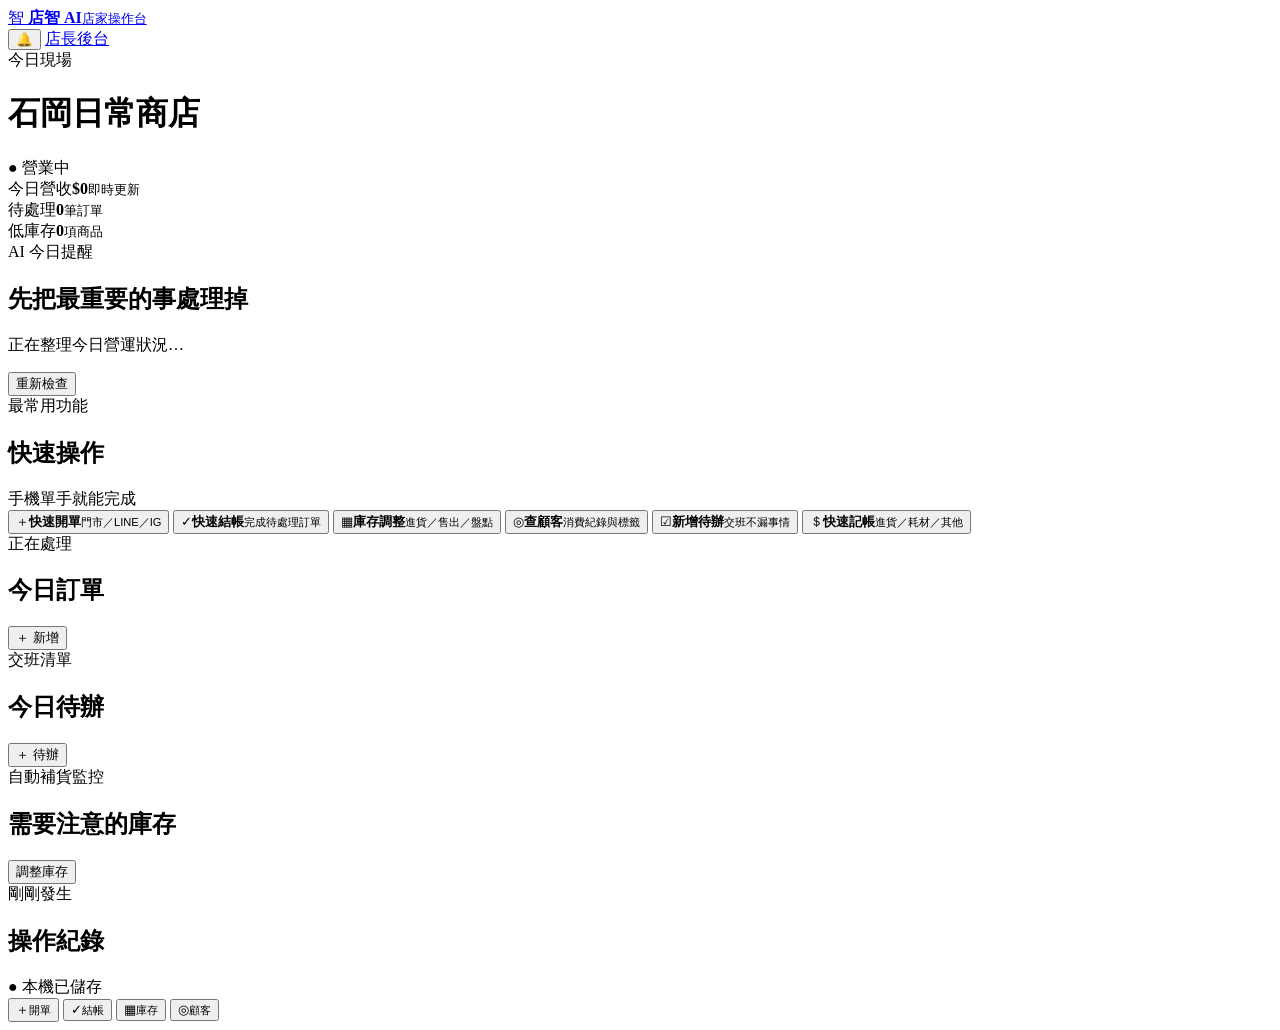
==== shop.html @ 02dc8474 "Add merchant daily operations page" ====
<!doctype html>
<html lang="zh-Hant">
<head>
  <meta charset="utf-8" />
  <meta name="viewport" content="width=device-width,initial-scale=1,viewport-fit=cover" />
  <meta name="theme-color" content="#0d6f5c" />
  <meta name="description" content="店智 AI 店家操作台：快速開單、結帳、庫存調整、顧客查詢與今日待辦。" />
  <link rel="manifest" href="./manifest.webmanifest" />
  <link rel="icon" href="./icon.svg" type="image/svg+xml" />
  <title>店家操作台｜店智 AI</title>
  <link rel="stylesheet" href="./shop.css" />
</head>
<body>
  <div class="merchant-shell">
    <header class="merchant-header">
      <div class="brand-row">
        <a class="brand" href="./index.html" aria-label="回到店長後台">
          <span class="brand-mark">智</span>
          <span><strong>店智 AI</strong><small>店家操作台</small></span>
        </a>
        <div class="header-actions">
          <button id="notifyBtn" class="icon-button" title="開啟提醒">🔔</button>
          <a class="manager-link" href="./index.html">店長後台</a>
        </div>
      </div>
      <div class="shop-status-row">
        <div>
          <div class="eyebrow">今日現場</div>
          <h1 id="shopName">石岡日常商店</h1>
        </div>
        <span class="open-pill">● 營業中</span>
      </div>
    </header>

    <main>
      <section class="today-strip" aria-label="今日營運摘要">
        <article><span>今日營收</span><strong id="todayRevenue">$0</strong><small>即時更新</small></article>
        <article><span>待處理</span><strong id="pendingCount">0</strong><small>筆訂單</small></article>
        <article><span>低庫存</span><strong id="lowStockCount">0</strong><small>項商品</small></article>
      </section>

      <section class="focus-card" id="focusCard">
        <div>
          <div class="eyebrow">AI 今日提醒</div>
          <h2>先把最重要的事處理掉</h2>
          <p id="focusText">正在整理今日營運狀況…</p>
        </div>
        <button id="runCheckBtn" class="soft-button">重新檢查</button>
      </section>

      <section class="section-block">
        <div class="section-title">
          <div><div class="eyebrow">最常用功能</div><h2>快速操作</h2></div>
          <span class="hint">手機單手就能完成</span>
        </div>
        <div class="action-grid">
          <button class="action-card primary" data-action="new-order">
            <span class="action-icon">＋</span><strong>快速開單</strong><small>門市／LINE／IG</small>
          </button>
          <button class="action-card" data-action="checkout">
            <span class="action-icon">✓</span><strong>快速結帳</strong><small>完成待處理訂單</small>
          </button>
          <button class="action-card" data-action="inventory">
            <span class="action-icon">▦</span><strong>庫存調整</strong><small>進貨／售出／盤點</small>
          </button>
          <button class="action-card" data-action="customer">
            <span class="action-icon">◎</span><strong>查顧客</strong><small>消費紀錄與標籤</small>
          </button>
          <button class="action-card" data-action="task">
            <span class="action-icon">☑</span><strong>新增待辦</strong><small>交班不漏事情</small>
          </button>
          <button class="action-card" data-action="expense">
            <span class="action-icon">＄</span><strong>快速記帳</strong><small>進貨／耗材／其他</small>
          </button>
        </div>
      </section>

      <section class="two-column">
        <div class="panel">
          <div class="panel-head">
            <div><div class="eyebrow">正在處理</div><h2>今日訂單</h2></div>
            <button class="text-button" data-action="new-order">＋ 新增</button>
          </div>
          <div id="orderList" class="stack-list"></div>
        </div>

        <div class="panel">
          <div class="panel-head">
            <div><div class="eyebrow">交班清單</div><h2>今日待辦</h2></div>
            <button class="text-button" data-action="task">＋ 待辦</button>
          </div>
          <div id="taskList" class="stack-list"></div>
        </div>
      </section>

      <section class="panel inventory-watch">
        <div class="panel-head">
          <div><div class="eyebrow">自動補貨監控</div><h2>需要注意的庫存</h2></div>
          <button class="text-button" data-action="inventory">調整庫存</button>
        </div>
        <div id="stockList" class="stock-list"></div>
      </section>

      <section class="panel recent-panel">
        <div class="panel-head">
          <div><div class="eyebrow">剛剛發生</div><h2>操作紀錄</h2></div>
          <span id="saveState" class="save-state">● 本機已儲存</span>
        </div>
        <div id="activityList" class="activity-list"></div>
      </section>
    </main>
  </div>

  <dialog id="modal" class="modal">
    <form method="dialog" id="modalForm" class="modal-card">
      <div class="modal-head">
        <div><div class="eyebrow" id="modalEyebrow">快速操作</div><h2 id="modalTitle">新增</h2></div>
        <button class="close-button" value="cancel" aria-label="關閉">✕</button>
      </div>
      <div id="modalBody"></div>
    </form>
  </dialog>

  <nav class="bottom-dock" aria-label="店家快捷功能">
    <button data-action="new-order"><span>＋</span><small>開單</small></button>
    <button data-action="checkout"><span>✓</span><small>結帳</small></button>
    <button data-action="inventory"><span>▦</span><small>庫存</small></button>
    <button data-action="customer"><span>◎</span><small>顧客</small></button>
  </nav>

  <div id="toast" class="toast" role="status"></div>
  <script type="module" src="./shop.js"></script>
</body>
</html>
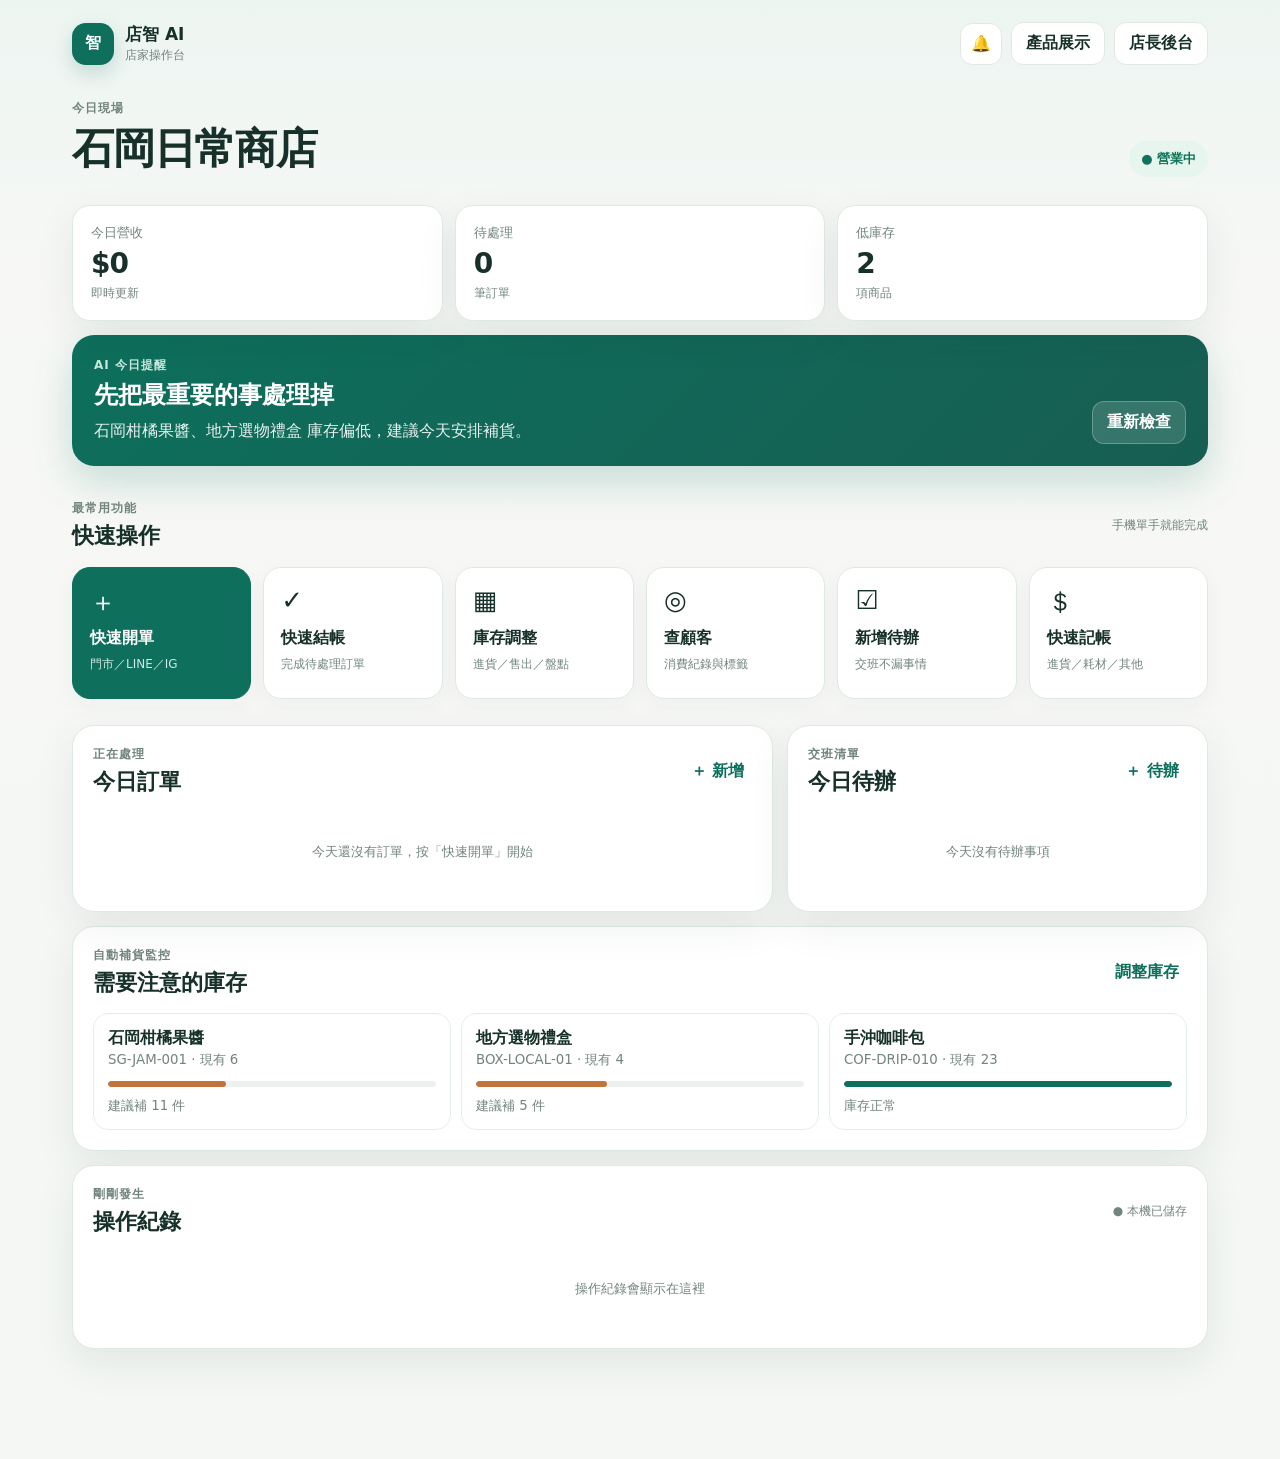
==== commit d25411cc: "Link merchant app to product showcase" ====
--- a/shop.html
+++ b/shop.html
@@ -20,6 +20,7 @@
         </a>
         <div class="header-actions">
           <button id="notifyBtn" class="icon-button" title="開啟提醒">🔔</button>
+          <a class="manager-link" href="./showcase.html">產品展示</a>
           <a class="manager-link" href="./index.html">店長後台</a>
         </div>
       </div>
--- a/shop.css
+++ b/shop.css
@@ -0,0 +1 @@
+:root{--bg:#f4f7f4;--card:#fff;--ink:#17312a;--muted:#71847d;--line:#dfe9e4;--brand:#0d6f5c;--brand-2:#dff2eb;--danger:#b34a3c;--warn:#9b6c19;--shadow:0 14px 40px rgba(22,52,44,.08);font-family:Inter,"Noto Sans TC","PingFang TC",system-ui,-apple-system,BlinkMacSystemFont,"Segoe UI",sans-serif;color:var(--ink);background:var(--bg)}*{box-sizing:border-box}body{margin:0;background:linear-gradient(180deg,#edf5f1 0,#f7f8f6 280px,#f4f7f4 100%);min-height:100vh}button,input,select{font:inherit}.merchant-shell{width:min(1180px,100%);margin:auto;padding:0 22px 110px}.merchant-header{padding:22px 0 10px}.brand-row,.shop-status-row,.panel-head,.section-title{display:flex;align-items:center;justify-content:space-between;gap:18px}.brand{display:inline-flex;gap:11px;align-items:center;color:inherit;text-decoration:none}.brand-mark{width:42px;height:42px;border-radius:14px;background:var(--brand);color:#fff;display:grid;place-items:center;font-weight:900;box-shadow:0 8px 20px rgba(13,111,92,.2)}.brand span:last-child{display:grid;gap:1px}.brand strong{font-size:17px}.brand small,.eyebrow,.hint,.today-strip small,.action-card small,.save-state{font-size:12px;color:var(--muted)}.header-actions{display:flex;align-items:center;gap:9px}.manager-link,.icon-button,.soft-button,.text-button,.close-button{border:0;cursor:pointer}.manager-link{background:#fff;border:1px solid var(--line);padding:10px 14px;border-radius:12px;text-decoration:none;color:var(--ink);font-weight:700}.icon-button{width:42px;height:42px;border-radius:12px;background:#fff;border:1px solid var(--line)}.shop-status-row{padding:35px 0 18px;align-items:flex-end}.shop-status-row h1{font-size:clamp(28px,5vw,42px);margin:4px 0 0;letter-spacing:-1.2px}.eyebrow{text-transform:uppercase;letter-spacing:.09em;font-weight:800}.open-pill{background:#e6f6ef;color:#117359;border-radius:999px;padding:9px 12px;font-size:13px;font-weight:800}.today-strip{display:grid;grid-template-columns:repeat(3,1fr);gap:12px}.today-strip article{background:var(--card);border:1px solid var(--line);border-radius:18px;padding:18px;box-shadow:var(--shadow);display:grid;gap:5px}.today-strip span{font-size:13px;color:var(--muted)}.today-strip strong{font-size:28px;letter-spacing:-1px}.focus-card{margin-top:14px;padding:22px;border-radius:22px;background:linear-gradient(135deg,#0d6f5c,#175e52);color:#fff;display:flex;align-items:flex-end;justify-content:space-between;gap:18px;box-shadow:0 16px 40px rgba(13,111,92,.2)}.focus-card .eyebrow{color:#c9e7dd}.focus-card h2{margin:5px 0 7px}.focus-card p{margin:0;opacity:.9;line-height:1.65}.soft-button{background:rgba(255,255,255,.14);border:1px solid rgba(255,255,255,.25);color:#fff;border-radius:12px;padding:10px 14px;font-weight:800;white-space:nowrap}.section-block{padding:34px 0 8px}.section-title h2,.panel-head h2{margin:4px 0 0;font-size:22px}.action-grid{display:grid;grid-template-columns:repeat(6,1fr);gap:12px;margin-top:16px}.action-card{appearance:none;border:1px solid var(--line);background:#fff;border-radius:18px;min-height:132px;padding:17px;text-align:left;cursor:pointer;display:flex;flex-direction:column;gap:7px;transition:.18s ease;box-shadow:0 7px 22px rgba(22,52,44,.04);color:var(--ink)}.action-card:hover{transform:translateY(-2px);box-shadow:var(--shadow);border-color:#c9ddd4}.action-card.primary{background:var(--brand);color:#fff;border-color:var(--brand)}.action-card.primary small{color:#cfe9e1}.action-icon{font-size:26px;height:36px}.action-card strong{font-size:16px}.two-column{display:grid;grid-template-columns:1.25fr .75fr;gap:14px;margin-top:18px}.panel{background:#fff;border:1px solid var(--line);border-radius:22px;padding:20px;box-shadow:var(--shadow)}.text-button{background:transparent;color:var(--brand);font-weight:900;padding:8px}.stack-list{display:grid;gap:9px;margin-top:16px}.list-item{border:1px solid #e9efec;border-radius:15px;padding:13px 14px;display:flex;align-items:center;justify-content:space-between;gap:12px;background:#fbfcfb}.list-main{min-width:0}.list-main strong{display:block;font-size:14px;white-space:nowrap;overflow:hidden;text-overflow:ellipsis}.list-main small{display:block;color:var(--muted);margin-top:4px}.list-actions{display:flex;align-items:center;gap:8px}.mini-button{border:0;border-radius:10px;background:var(--brand-2);color:var(--brand);padding:8px 10px;font-weight:900;cursor:pointer;font-size:12px}.mini-button.done{background:#eef1ef;color:#789087}.amount{font-weight:900}.status{font-size:11px;border-radius:999px;padding:5px 8px;font-weight:800;background:#f0f4f2;color:#60736c}.status.warn{background:#fff2db;color:#8c621a}.status.danger{background:#fdebe7;color:#a14436}.task-item{display:flex;align-items:center;gap:11px}.task-check{width:22px;height:22px;accent-color:var(--brand)}.task-done strong{text-decoration:line-through;color:#91a099}.inventory-watch,.recent-panel{margin-top:14px}.stock-list{display:grid;grid-template-columns:repeat(3,1fr);gap:10px;margin-top:15px}.stock-card{border:1px solid #e6eeea;border-radius:15px;padding:14px}.stock-card strong{display:block}.stock-card small{color:var(--muted)}.stock-bar{height:6px;border-radius:99px;background:#edf2ef;overflow:hidden;margin:12px 0 8px}.stock-bar i{height:100%;display:block;border-radius:99px;background:var(--brand)}.stock-card.low .stock-bar i{background:#c2723b}.stock-card.critical .stock-bar i{background:#b4483a}.activity-list{margin-top:13px;display:grid;gap:0}.activity{display:flex;gap:12px;padding:11px 0;border-bottom:1px solid #edf1ef}.activity:last-child{border-bottom:0}.activity-dot{width:8px;height:8px;border-radius:50%;background:var(--brand);margin-top:6px;flex:0 0 auto}.activity p{margin:0;font-size:13px}.activity time{display:block;color:var(--muted);font-size:11px;margin-top:3px}.empty{padding:30px 10px;text-align:center;color:var(--muted);font-size:13px}.bottom-dock{position:fixed;left:50%;bottom:max(12px,env(safe-area-inset-bottom));transform:translateX(-50%);z-index:20;width:min(560px,calc(100% - 24px));padding:8px;display:none;grid-template-columns:repeat(4,1fr);gap:4px;background:rgba(20,44,37,.94);backdrop-filter:blur(16px);border-radius:18px;box-shadow:0 14px 45px rgba(10,35,28,.28)}.bottom-dock button{background:transparent;color:#eaf5f1;border:0;border-radius:12px;padding:6px;display:grid;place-items:center;gap:2px}.bottom-dock span{font-size:20px}.bottom-dock small{font-size:11px}.modal{border:0;background:transparent;padding:18px;width:min(560px,100%);max-width:none}.modal::backdrop{background:rgba(15,31,27,.48);backdrop-filter:blur(4px)}.modal-card{background:#fff;border-radius:23px;padding:22px;box-shadow:0 28px 80px rgba(17,45,37,.25);max-height:88vh;overflow:auto}.modal-head{display:flex;align-items:center;justify-content:space-between;margin-bottom:18px}.modal-head h2{margin:4px 0 0}.close-button{width:38px;height:38px;border-radius:10px;background:#f0f4f2}.form-grid{display:grid;grid-template-columns:1fr 1fr;gap:12px}.field{display:grid;gap:6px}.field.full{grid-column:1/-1}.field label{font-size:12px;font-weight:800;color:#5f726b}.field input,.field select{width:100%;border:1px solid #dce6e1;border-radius:12px;padding:12px 13px;background:#fbfcfb;color:var(--ink);outline:none}.field input:focus,.field select:focus{border-color:#79ad9d;box-shadow:0 0 0 3px #e4f3ee}.submit-row{display:flex;justify-content:flex-end;gap:9px;margin-top:18px}.submit-button{border:0;border-radius:12px;padding:12px 17px;background:var(--brand);color:#fff;font-weight:900;cursor:pointer}.cancel-button{border:1px solid var(--line);border-radius:12px;padding:12px 17px;background:#fff;font-weight:800;cursor:pointer}.choice-list{display:grid;gap:9px}.choice-item{border:1px solid var(--line);border-radius:14px;padding:13px;display:flex;justify-content:space-between;gap:12px;align-items:center}.customer-result{border:1px solid var(--line);border-radius:14px;padding:13px;margin-top:10px}.customer-result strong{display:block}.customer-meta{display:flex;flex-wrap:wrap;gap:7px;margin-top:7px}.chip{font-size:11px;font-weight:800;background:#eef5f2;color:#567168;border-radius:999px;padding:5px 8px}.toast{position:fixed;top:18px;left:50%;transform:translate(-50%,-20px);background:#183c32;color:#fff;border-radius:12px;padding:11px 15px;font-weight:800;font-size:13px;z-index:100;opacity:0;pointer-events:none;transition:.2s}.toast.show{opacity:1;transform:translate(-50%,0)}@media(max-width:900px){.action-grid{grid-template-columns:repeat(3,1fr)}.two-column{grid-template-columns:1fr}.stock-list{grid-template-columns:repeat(2,1fr)}}@media(max-width:620px){.merchant-shell{padding:0 14px 105px}.merchant-header{padding-top:14px}.manager-link{display:none}.shop-status-row{padding:26px 2px 14px}.open-pill{font-size:11px}.today-strip{gap:7px}.today-strip article{padding:13px 11px;border-radius:15px}.today-strip strong{font-size:21px}.today-strip small{font-size:10px}.focus-card{align-items:flex-start;flex-direction:column;padding:18px}.focus-card .soft-button{width:100%}.section-block{padding-top:26px}.hint{display:none}.action-grid{grid-template-columns:repeat(2,1fr);gap:9px}.action-card{min-height:112px;padding:14px}.panel{border-radius:18px;padding:16px}.stock-list{grid-template-columns:1fr}.bottom-dock{display:grid}.form-grid{grid-template-columns:1fr}.field.full{grid-column:auto}.modal{padding:10px}.modal-card{padding:18px}.brand-mark{width:38px;height:38px}.shop-status-row h1{font-size:30px}}
